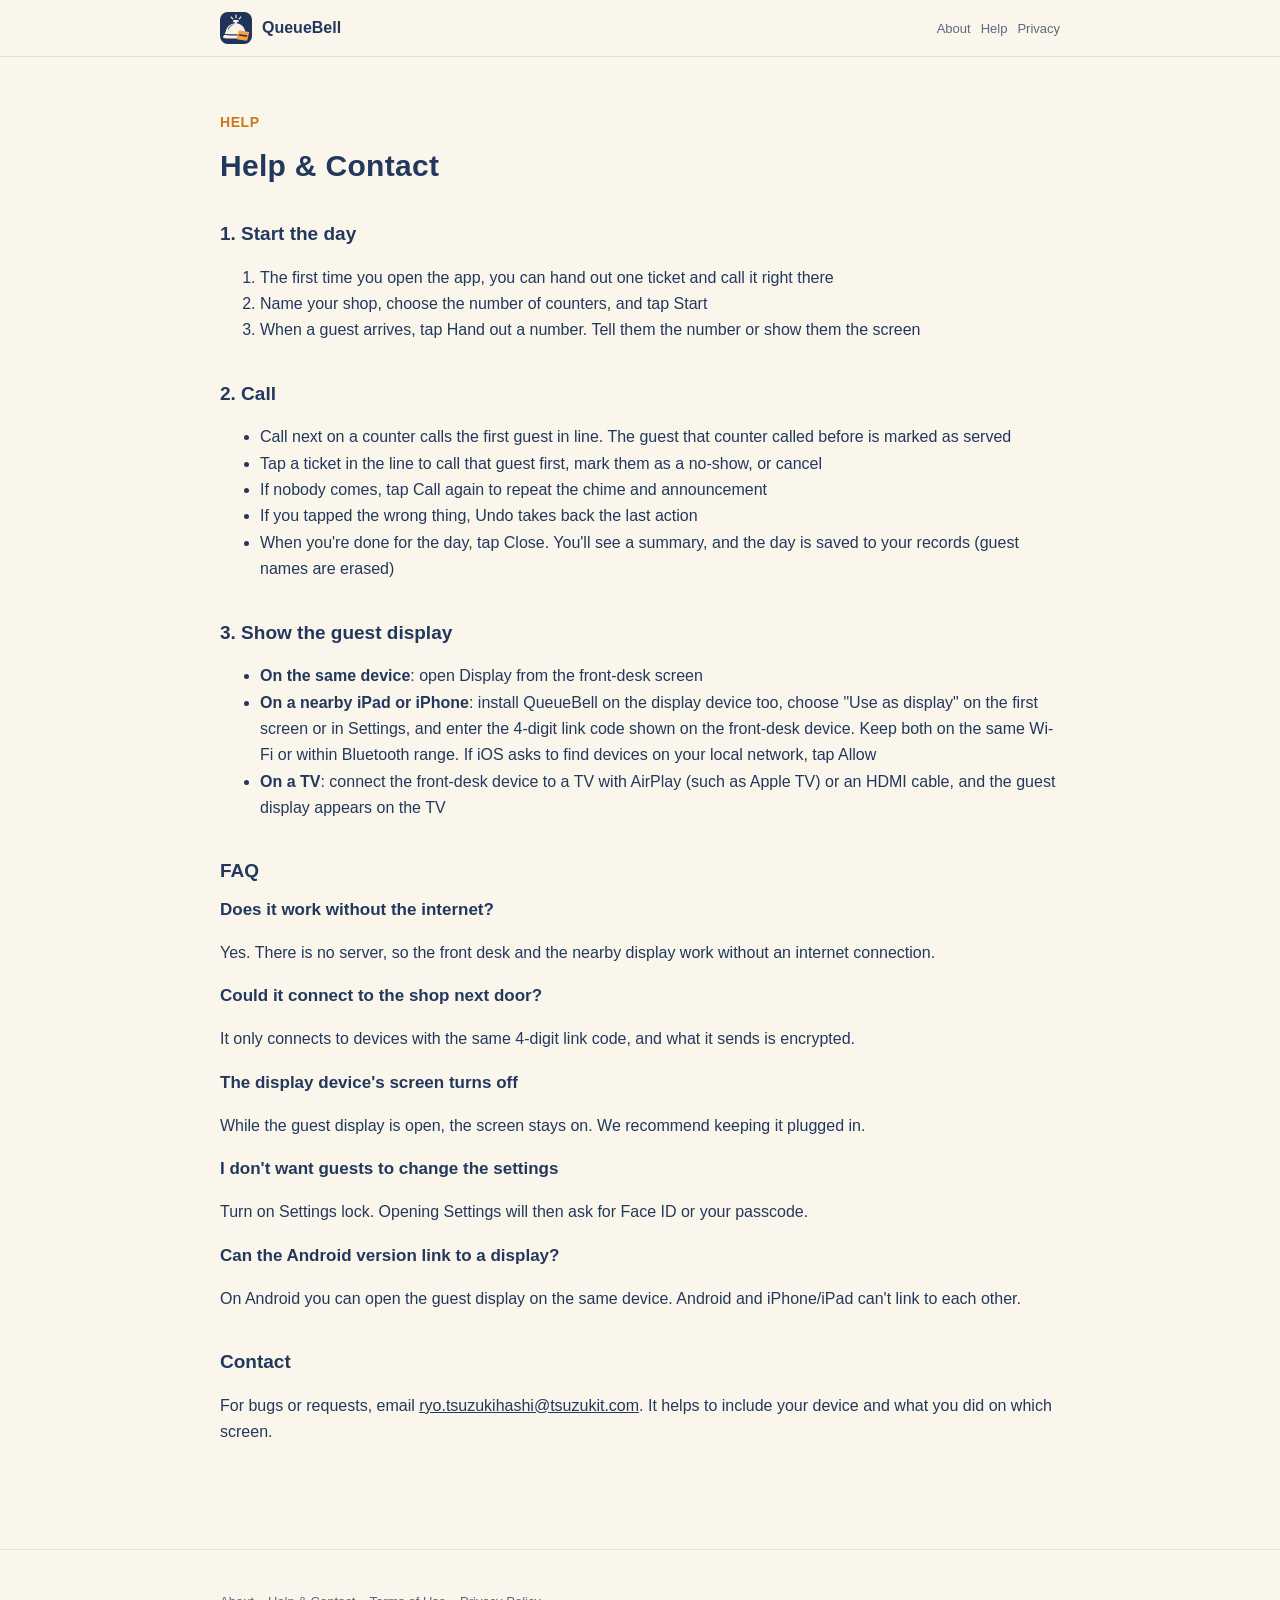
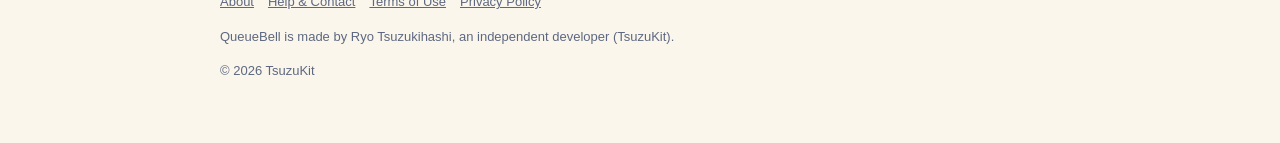
==== support.html @ 9e293712 "よびだしボードのサイトを公開" ====
<!DOCTYPE html>
<html lang="ja" data-title-ja="使い方とお問い合わせ - よびだしボード" data-title-en="Help &amp; Contact - QueueBell">
<head>
<meta charset="UTF-8">
<meta name="viewport" content="width=device-width, initial-scale=1">
<script>(function(){var l=navigator.languages&&navigator.languages.length?navigator.languages:[navigator.language||"ja"],p="en";for(var i=0;i<l.length;i++){var c=String(l[i]).toLowerCase();if(c.indexOf("ja")===0){p="ja";break}if(c.indexOf("en")===0){p="en";break}}var d=document.documentElement;d.lang=p;var t=d.getAttribute("data-title-"+p);if(t){document.title=t}})();</script>
<title>使い方とお問い合わせ - よびだしボード</title>
<meta name="description" content="よびだしボードの使い方（受付の始め方・番号の出し方と呼び方・お客様向けの表示のつなぎ方）とよくあるご質問、お問い合わせ。 / How to use QueueBell (starting the day, handing out and calling numbers, linking the customer display), FAQ and contact.">
<meta property="og:title" content="使い方とお問い合わせ - よびだしボード">
<meta property="og:description" content="よびだしボードの使い方（受付の始め方・番号の出し方と呼び方・お客様向けの表示のつなぎ方）とよくあるご質問、お問い合わせ。">
<meta property="og:type" content="website">
<meta property="og:url" content="https://yobidashi.tsuzukit.com/support.html">
<meta property="og:image" content="https://yobidashi.tsuzukit.com/assets/og.jpg">
<link rel="icon" href="assets/icon.png">
<link rel="apple-touch-icon" href="assets/icon.png">
<link rel="stylesheet" href="style.css">
</head>
<body>
<div data-l="ja" lang="ja">
<header class="site"><div class="wrap">
<a class="brand" href="./"><img src="assets/icon.png" alt="" width="32" height="32">よびだしボード</a>
<nav class="site"><a href="./">紹介</a><a href="support.html">使い方</a><a href="privacy.html">プライバシー</a></nav>
</div></header>
<main class="wrap">
<article class="doc">
<p class="eyebrow">HELP</p>
<h1>使い方とお問い合わせ</h1>
<h2>1. 受付を始める</h2>
<ol>
<li>はじめて開くと、1枚だけ番号札を出して呼ぶところまで、その場で試せます</li>
<li>お店の名前と窓口の数を決めて、［受付を始める］を押します</li>
<li>お客様が来たら［番号を出す］。札の番号をお客様に伝えるか、画面を見せてください</li>
</ol>
<h2>2. 呼ぶ</h2>
<ul>
<li>窓口の［次の人を呼ぶ］で、待ちの列の先頭の人を呼びます。その窓口で前に呼んでいた人は「済み」になります</li>
<li>待ちの列の札を押すと、その人を先に呼ぶ・来なかった・取り消す、を選べます</li>
<li>呼んでも来ないときは［呼び直す］。もう一度チャイムと読み上げが鳴ります</li>
<li>押しまちがえたときは［前に戻す］で、最後の操作を1つ戻せます</li>
<li>営業を終えたら［締める］。今日のまとめが出て、記録に残ります（お客様の名前は消えます）</li>
</ul>
<h2>3. お客様向けの表示を出す</h2>
<ul>
<li><strong>同じ端末で</strong>: 受付の画面の［表示］から開きます</li>
<li><strong>近くの iPad・iPhone で</strong>: 表示に使う端末にもよびだしボードを入れて、はじめの画面か設定で「表示として使う」を選び、受付の端末に出ている4けたの「つなぐ番号」を入れます。2台は同じ Wi-Fi か、Bluetooth が届く近さに置いてください。はじめてつなぐとき、「ローカルネットワーク上のデバイスの検出」の許可を求められたら［許可］を押してください</li>
<li><strong>テレビで</strong>: 受付の端末を AirPlay（Apple TV など）か HDMI のケーブルでテレビにつなぐと、テレビにお客様向けの表示が出ます</li>
</ul>
<h2>よくあるご質問</h2>
<h3>ネットが無い場所でも使えますか</h3>
<p>使えます。サーバーを使わないので、受付も、近くの端末どうしの表示も、ネットにつながっていなくても動きます。</p>
<h3>隣のお店の端末とつながってしまいませんか</h3>
<p>4けたの「つなぐ番号」が同じ端末とだけつながります。送る中身は暗号化しています。</p>
<h3>表示の端末の画面が消えてしまいます</h3>
<p>お客様向けの表示を出しているあいだは、画面が自動で消えないようにしています。電源につないでおくのがおすすめです。</p>
<h3>お客様に設定をさわられたくない</h3>
<p>設定の「設定のロック」をオンにすると、設定を開くときに Face ID かパスコードを求めます。</p>
<h3>Android 版でもお客様向けの表示につなげますか</h3>
<p>Android 版は、同じ端末でお客様向けの表示を開けます。iPhone・iPad との間ではつなげません。</p>
<h2>お問い合わせ</h2>
<p>不具合やご要望は、<a href="mailto:ryo.tsuzukihashi@tsuzukit.com">ryo.tsuzukihashi@tsuzukit.com</a> までお送りください。お使いの端末と、どの画面で何をしたかを書いていただけると助かります。</p>
</article>
</main>
<footer class="site"><div class="wrap">
<p><a href="./">紹介</a><a href="support.html">使い方とお問い合わせ</a><a href="terms.html">利用規約</a><a href="privacy.html">プライバシーポリシー</a></p>
<p>よびだしボードは、個人開発者の續橋涼（TsuzuKit）が作っているアプリです。</p>
<p>© 2026 TsuzuKit</p>
</div></footer>
</div>
<div data-l="en" lang="en">
<header class="site"><div class="wrap">
<a class="brand" href="./"><img src="assets/icon.png" alt="" width="32" height="32">QueueBell</a>
<nav class="site"><a href="./">About</a><a href="support.html">Help</a><a href="privacy.html">Privacy</a></nav>
</div></header>
<main class="wrap">
<article class="doc">
<p class="eyebrow">HELP</p>
<h1>Help &amp; Contact</h1>
<h2>1. Start the day</h2>
<ol>
<li>The first time you open the app, you can hand out one ticket and call it right there</li>
<li>Name your shop, choose the number of counters, and tap Start</li>
<li>When a guest arrives, tap Hand out a number. Tell them the number or show them the screen</li>
</ol>
<h2>2. Call</h2>
<ul>
<li>Call next on a counter calls the first guest in line. The guest that counter called before is marked as served</li>
<li>Tap a ticket in the line to call that guest first, mark them as a no-show, or cancel</li>
<li>If nobody comes, tap Call again to repeat the chime and announcement</li>
<li>If you tapped the wrong thing, Undo takes back the last action</li>
<li>When you're done for the day, tap Close. You'll see a summary, and the day is saved to your records (guest names are erased)</li>
</ul>
<h2>3. Show the guest display</h2>
<ul>
<li><strong>On the same device</strong>: open Display from the front-desk screen</li>
<li><strong>On a nearby iPad or iPhone</strong>: install QueueBell on the display device too, choose "Use as display" on the first screen or in Settings, and enter the 4-digit link code shown on the front-desk device. Keep both on the same Wi-Fi or within Bluetooth range. If iOS asks to find devices on your local network, tap Allow</li>
<li><strong>On a TV</strong>: connect the front-desk device to a TV with AirPlay (such as Apple TV) or an HDMI cable, and the guest display appears on the TV</li>
</ul>
<h2>FAQ</h2>
<h3>Does it work without the internet?</h3>
<p>Yes. There is no server, so the front desk and the nearby display work without an internet connection.</p>
<h3>Could it connect to the shop next door?</h3>
<p>It only connects to devices with the same 4-digit link code, and what it sends is encrypted.</p>
<h3>The display device's screen turns off</h3>
<p>While the guest display is open, the screen stays on. We recommend keeping it plugged in.</p>
<h3>I don't want guests to change the settings</h3>
<p>Turn on Settings lock. Opening Settings will then ask for Face ID or your passcode.</p>
<h3>Can the Android version link to a display?</h3>
<p>On Android you can open the guest display on the same device. Android and iPhone/iPad can't link to each other.</p>
<h2>Contact</h2>
<p>For bugs or requests, email <a href="mailto:ryo.tsuzukihashi@tsuzukit.com">ryo.tsuzukihashi@tsuzukit.com</a>. It helps to include your device and what you did on which screen.</p>
</article>
</main>
<footer class="site"><div class="wrap">
<p><a href="./">About</a><a href="support.html">Help & Contact</a><a href="terms.html">Terms of Use</a><a href="privacy.html">Privacy Policy</a></p>
<p>QueueBell is made by Ryo Tsuzukihashi, an independent developer (TsuzuKit).</p>
<p>© 2026 TsuzuKit</p>
</div></footer>
</div>
</body>
</html>
---- style.css ----
/* よびだしボード — 生成りの地・藍の文字・山吹の札（アプリの Theme と同じ。山吹はいちばん押すものと、呼んでいる番号だけ） */
:root {
  --paper: #fbf6ec; --card: #fffdf8; --ink: #22385c; --sub: #5d6880; --line: #e7dfcf;
  --vermilion: #c9781a; --vermilion-soft: #fbe9d0; --navy: #22385c; --correct: #23794b;
}
@media (prefers-color-scheme: dark) {
  :root { --paper: #111318; --card: #1b1e25; --ink: #e9edf5; --sub: #a6aec0; --line: #2c313b;
    --vermilion: #f2a541; --vermilion-soft: #3a2c16; --navy: #9fb6dc; --correct: #6fd39a; }
}
* { box-sizing: border-box; }
html { -webkit-text-size-adjust: 100%; }
body { margin: 0; background: var(--paper); color: var(--ink); line-height: 1.8;
  font-family: -apple-system, BlinkMacSystemFont, "Hiragino Sans", "Hiragino Kaku Gothic ProN", "Noto Sans JP", sans-serif; }
a { color: var(--navy); }
.wrap { max-width: 880px; margin: 0 auto; padding: 0 20px; }
header.site { border-bottom: 1px solid var(--line); background: var(--paper); position: sticky; top: 0; z-index: 5; }
header.site .wrap { display: flex; align-items: center; gap: 16px; min-height: 56px; }
.brand { display: flex; align-items: center; gap: 10px; font-weight: 800; text-decoration: none; color: var(--ink); margin-right: auto; }
.brand img { width: 32px; height: 32px; border-radius: 8px; }
nav.site a { font-size: 14px; text-decoration: none; color: var(--sub); margin-left: 14px; white-space: nowrap; }
nav.site a:hover { color: var(--ink); }
.hero { padding: 56px 0 40px; display: grid; gap: 32px; align-items: center; }
@media (min-width: 760px) { .hero { grid-template-columns: 1.1fr 0.9fr; } }
.eyebrow { color: var(--vermilion); font-weight: 700; font-size: 14px; letter-spacing: 0.04em; }
h1 { font-size: clamp(30px, 6vw, 46px); line-height: 1.35; margin: 8px 0 16px; letter-spacing: 0.01em; }
h2 { font-size: 24px; margin: 56px 0 16px; line-height: 1.5; }
h3 { font-size: 17px; margin: 0 0 6px; }
.lead { font-size: 17px; color: var(--sub); }
.cta { display: inline-block; margin-top: 20px; background: var(--vermilion); color: #ffffff; font-weight: 700; text-decoration: none;
  padding: 14px 26px; border-radius: 16px; }
.note { font-size: 13px; color: var(--sub); }
.hero img { width: 100%; max-width: 320px; height: auto; justify-self: center; }
.grid { display: grid; gap: 14px; }
@media (min-width: 700px) { .grid.two { grid-template-columns: 1fr 1fr; } .grid.three { grid-template-columns: repeat(3, 1fr); } }
.card { background: var(--card); border: 1px solid var(--line); border-radius: 18px; padding: 20px; }
.card.em { background: var(--vermilion-soft); border-color: transparent; }
.steps { counter-reset: step; }
.steps .card { position: relative; padding-left: 62px; }
.steps .card::before { counter-increment: step; content: counter(step); position: absolute; left: 18px; top: 18px; width: 32px; height: 32px;
  border-radius: 50%; border: 2.5px solid var(--vermilion); color: var(--vermilion); font-weight: 800; display: grid; place-items: center; }
table { width: 100%; border-collapse: collapse; background: var(--card); border: 1px solid var(--line); border-radius: 14px; overflow: hidden; }
th, td { text-align: left; padding: 12px 14px; border-bottom: 1px solid var(--line); vertical-align: top; font-size: 15px; }
th { width: 34%; color: var(--sub); font-weight: 600; }
tr:last-child th, tr:last-child td { border-bottom: none; }
.doc { padding: 40px 0 24px; }
.doc h1 { font-size: 30px; }
.doc h2 { font-size: 19px; margin: 36px 0 10px; }
.doc .meta { color: var(--sub); font-size: 14px; }
.doc .summary { background: var(--vermilion-soft); border-radius: 16px; padding: 18px 20px; margin: 20px 0; }
details { background: var(--card); border: 1px solid var(--line); border-radius: 14px; padding: 14px 18px; }
details + details { margin-top: 10px; }
summary { font-weight: 700; cursor: pointer; }
footer.site { border-top: 1px solid var(--line); margin-top: 64px; padding: 28px 0 48px; color: var(--sub); font-size: 13px; }
footer.site a { color: var(--sub); margin-right: 14px; }
.qid { font-family: ui-monospace, SFMono-Regular, Menlo, monospace; background: var(--card); border: 1px solid var(--line);
  border-radius: 8px; padding: 2px 8px; }
/* 端末の言語に合うほうだけ見せる（build.py が両方を1ページに入れる） */
html[lang="ja"] [data-l="en"], html[lang="en"] [data-l="ja"] { display: none; }
[lang="en"] { line-height: 1.65; }
[lang="en"] h1 { line-height: 1.2; }
[lang="en"] nav.site a { font-size: 13px; margin-left: 10px; }
@media (max-width: 480px) { nav.site a { font-size: 12px; margin-left: 8px; } header.site .wrap { gap: 4px; } .brand { gap: 7px; font-size: 15px; } }
.brand { white-space: nowrap; flex-shrink: 0; }
/* 幅の狭い画面では、上の帯の「紹介」を出さない（左のアプリ名が同じ行き先） */
@media (max-width: 480px) { nav.site a:first-child { display: none; } }
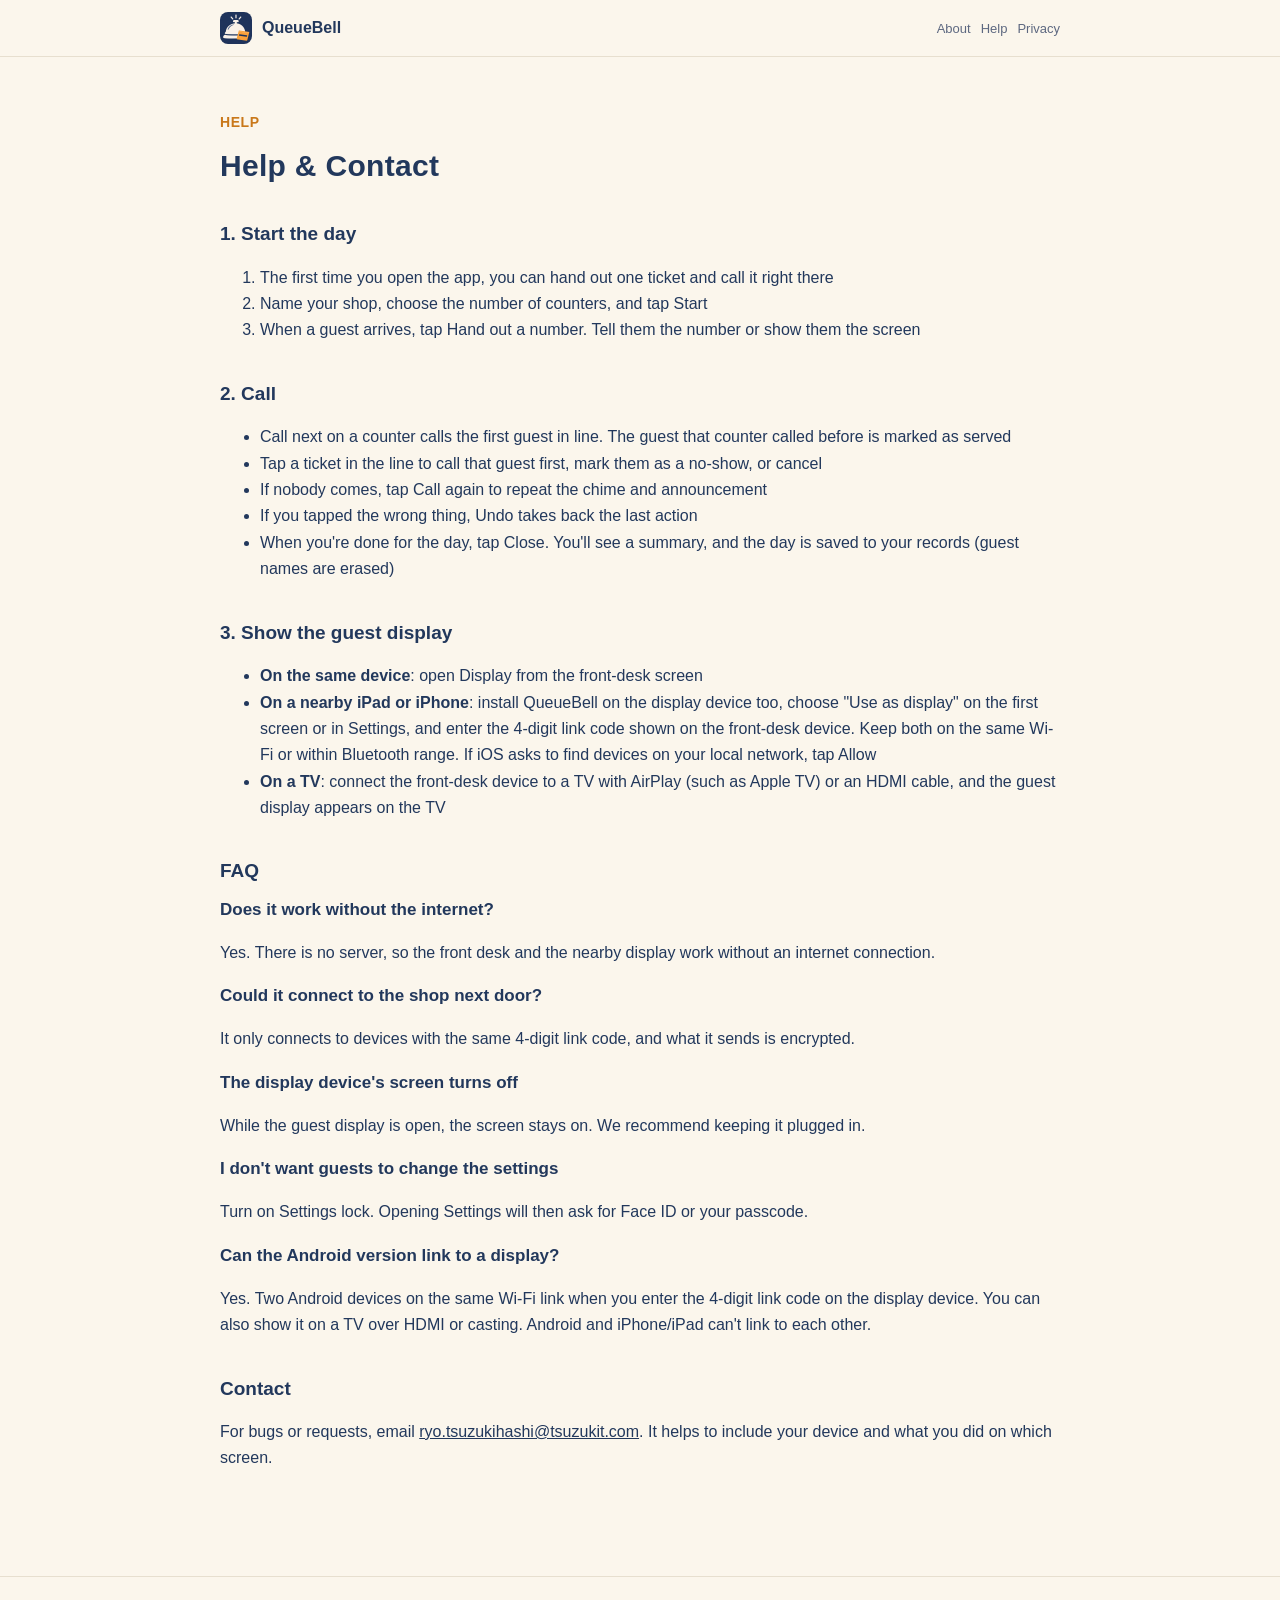
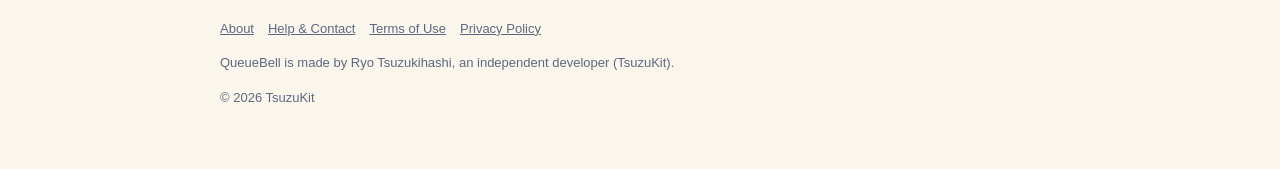
==== commit d81ae7dd: "Android どうしのつながりと、Android の権限・アプリ内レビューの部品をプライバシーと使い方に書く" ====
--- a/support.html
+++ b/support.html
@@ -55,7 +55,7 @@
 <h3>お客様に設定をさわられたくない</h3>
 <p>設定の「設定のロック」をオンにすると、設定を開くときに Face ID かパスコードを求めます。</p>
 <h3>Android 版でもお客様向けの表示につなげますか</h3>
-<p>Android 版は、同じ端末でお客様向けの表示を開けます。iPhone・iPad との間ではつなげません。</p>
+<p>つなげます。Android どうしなら、同じ Wi-Fi の上で、表示に使う端末に4けたの「つなぐ番号」を入れるとつながります。HDMI やキャストでつないだテレビにも出せます。Android と iPhone・iPad の間ではつなげません。</p>
 <h2>お問い合わせ</h2>
 <p>不具合やご要望は、<a href="mailto:ryo.tsuzukihashi@tsuzukit.com">ryo.tsuzukihashi@tsuzukit.com</a> までお送りください。お使いの端末と、どの画面で何をしたかを書いていただけると助かります。</p>
 </article>
@@ -105,7 +105,7 @@
 <h3>I don't want guests to change the settings</h3>
 <p>Turn on Settings lock. Opening Settings will then ask for Face ID or your passcode.</p>
 <h3>Can the Android version link to a display?</h3>
-<p>On Android you can open the guest display on the same device. Android and iPhone/iPad can't link to each other.</p>
+<p>Yes. Two Android devices on the same Wi-Fi link when you enter the 4-digit link code on the display device. You can also show it on a TV over HDMI or casting. Android and iPhone/iPad can't link to each other.</p>
 <h2>Contact</h2>
 <p>For bugs or requests, email <a href="mailto:ryo.tsuzukihashi@tsuzukit.com">ryo.tsuzukihashi@tsuzukit.com</a>. It helps to include your device and what you did on which screen.</p>
 </article>
